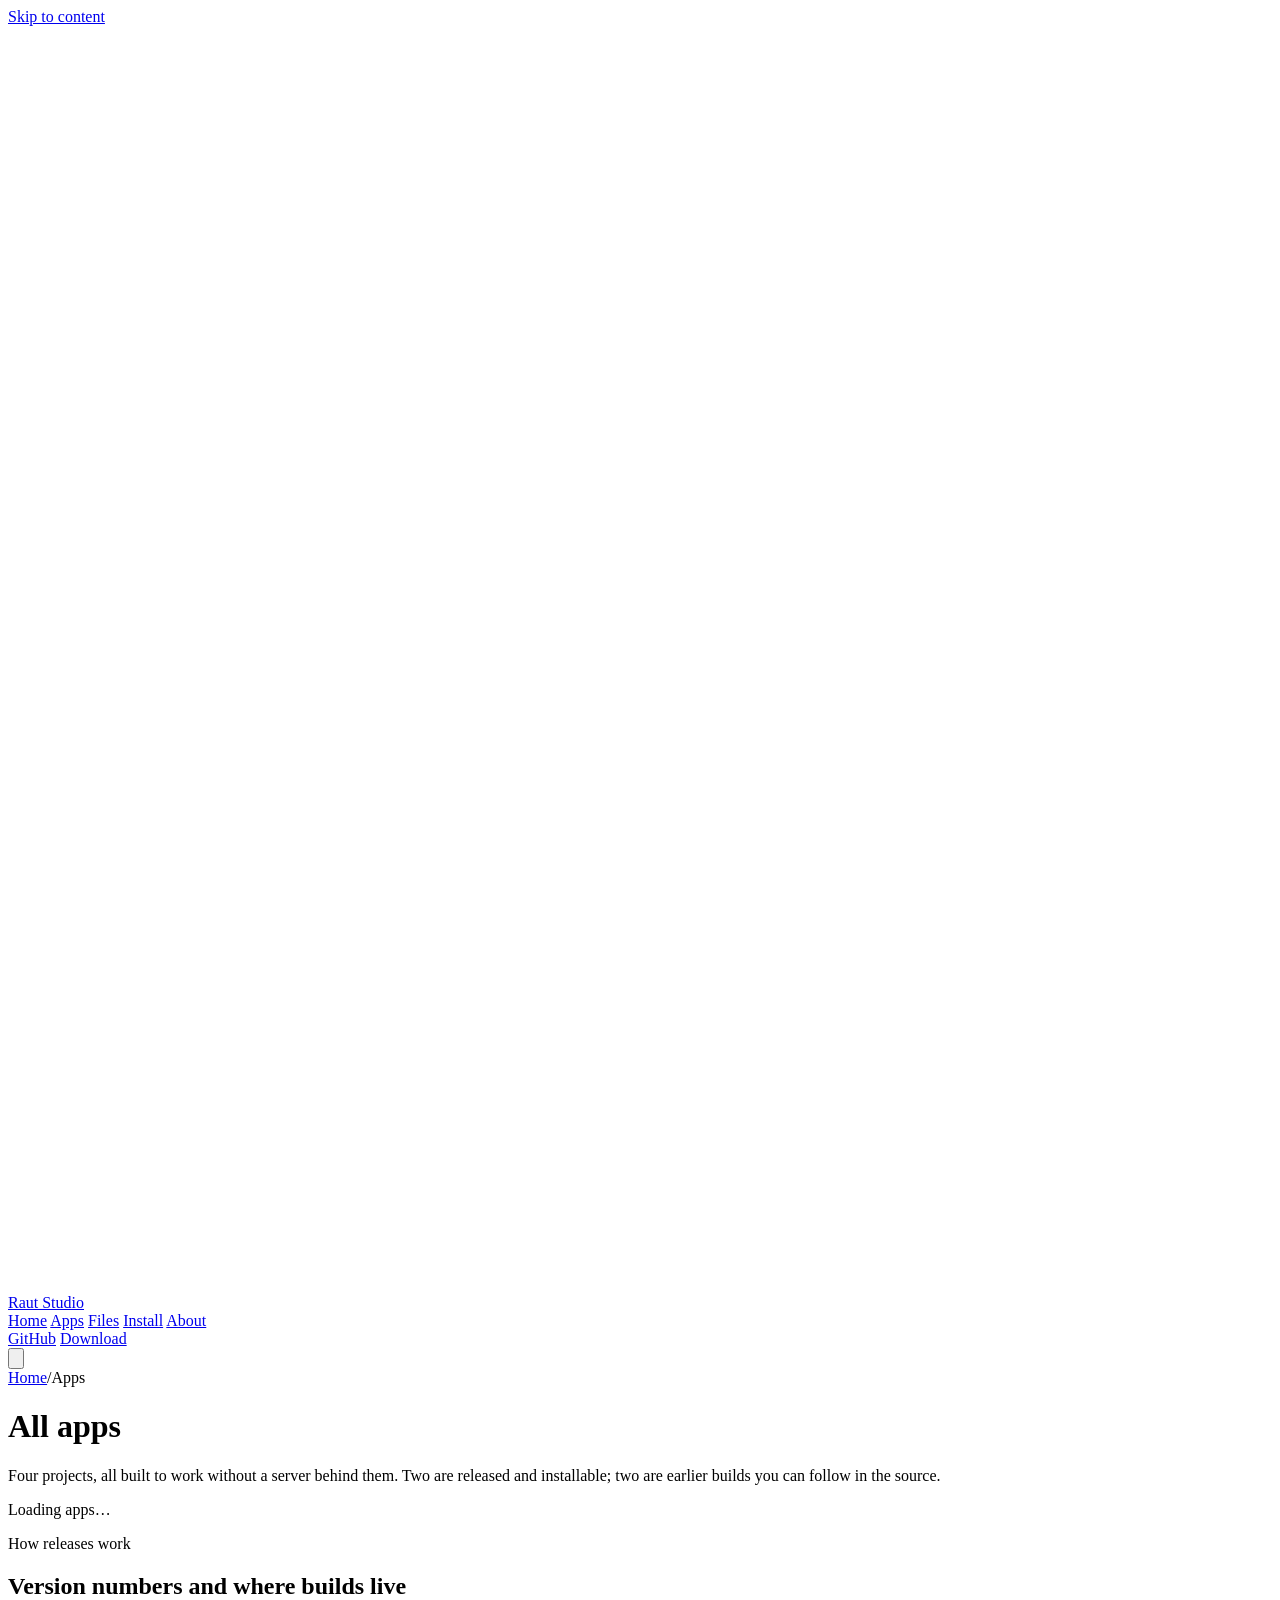
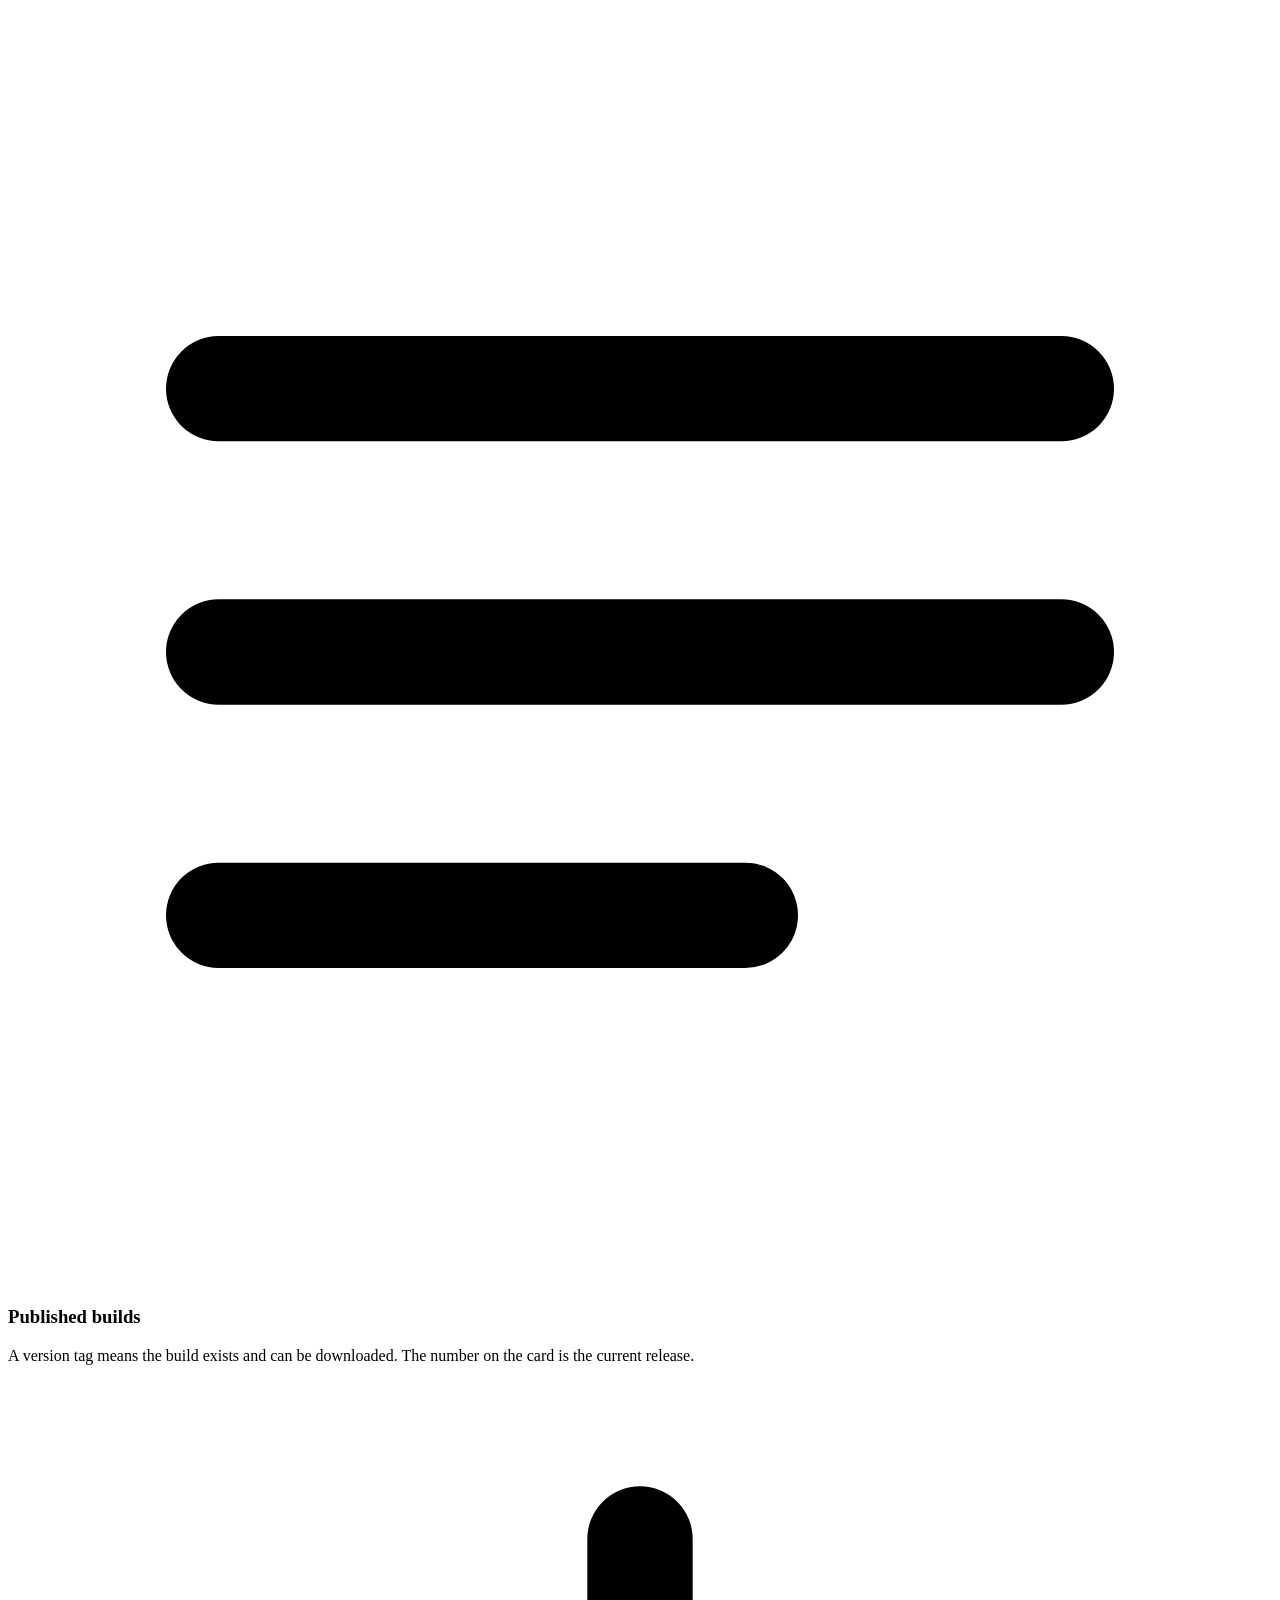
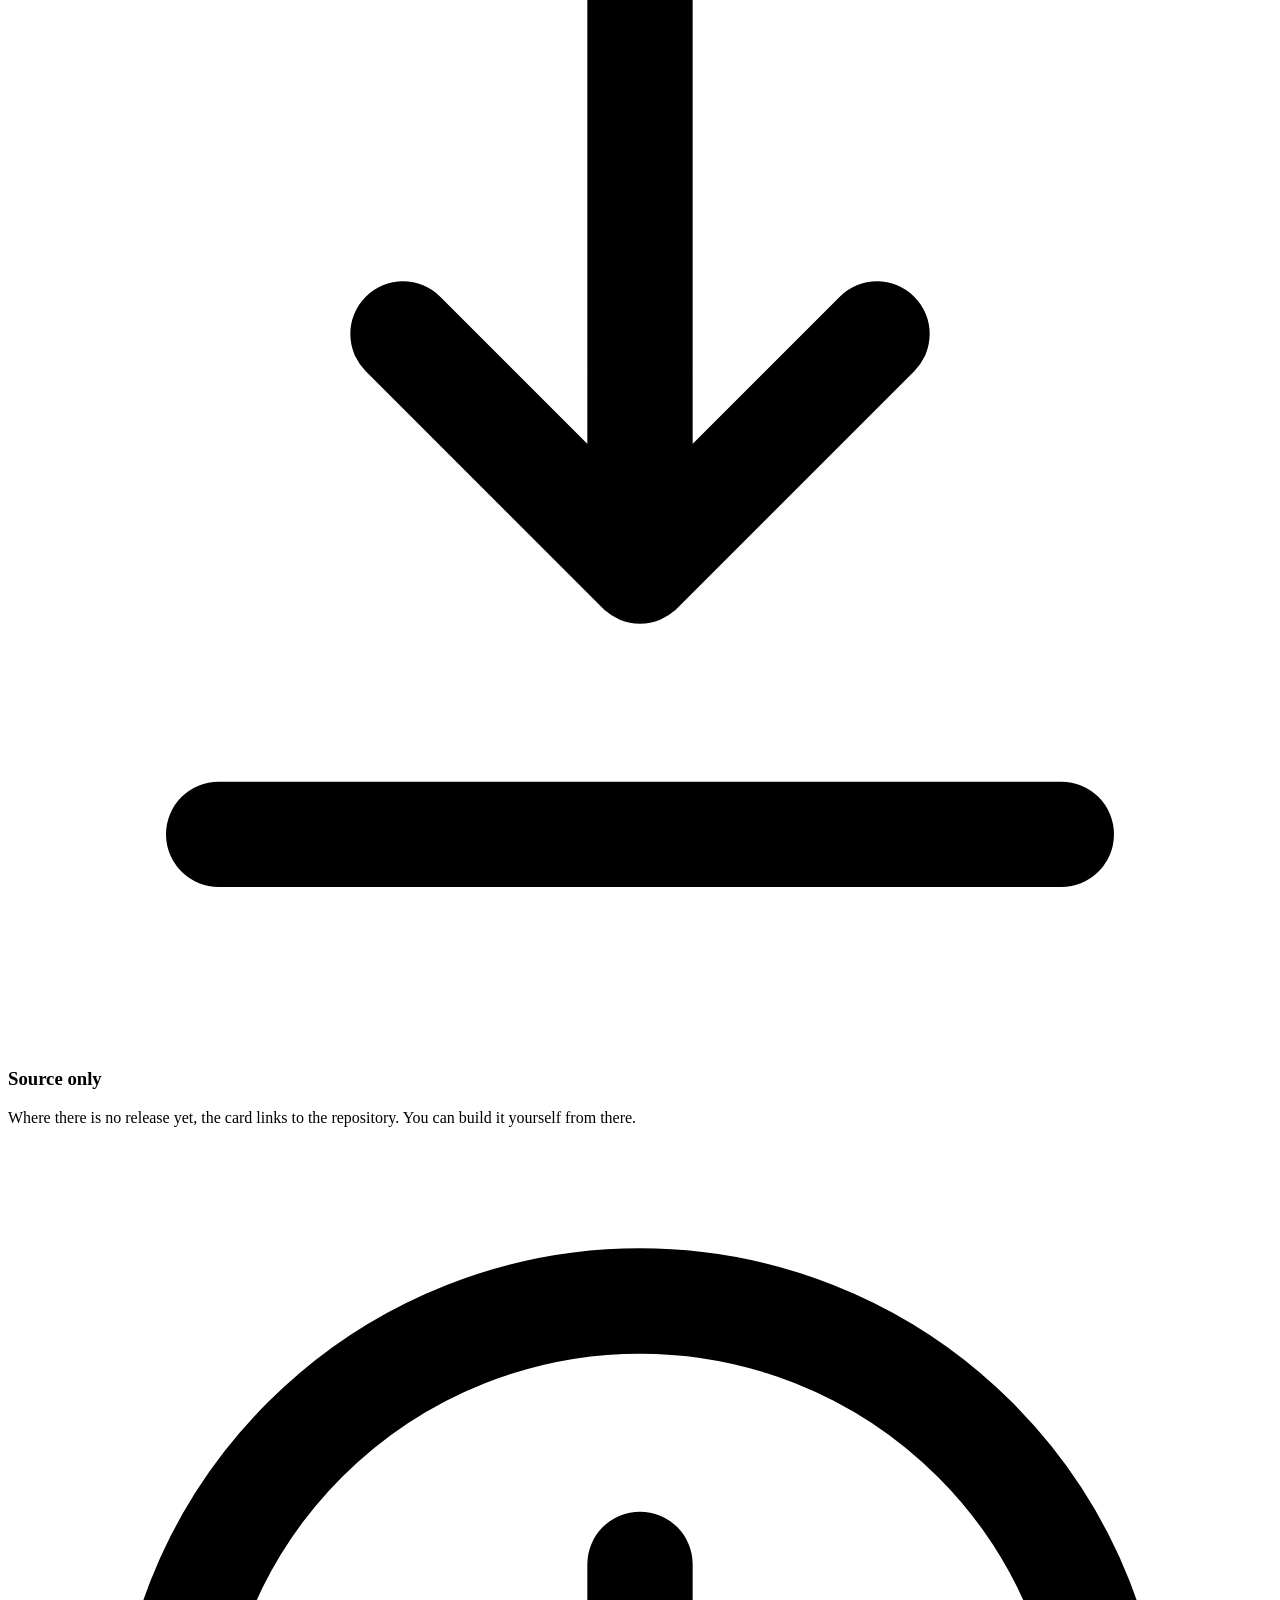
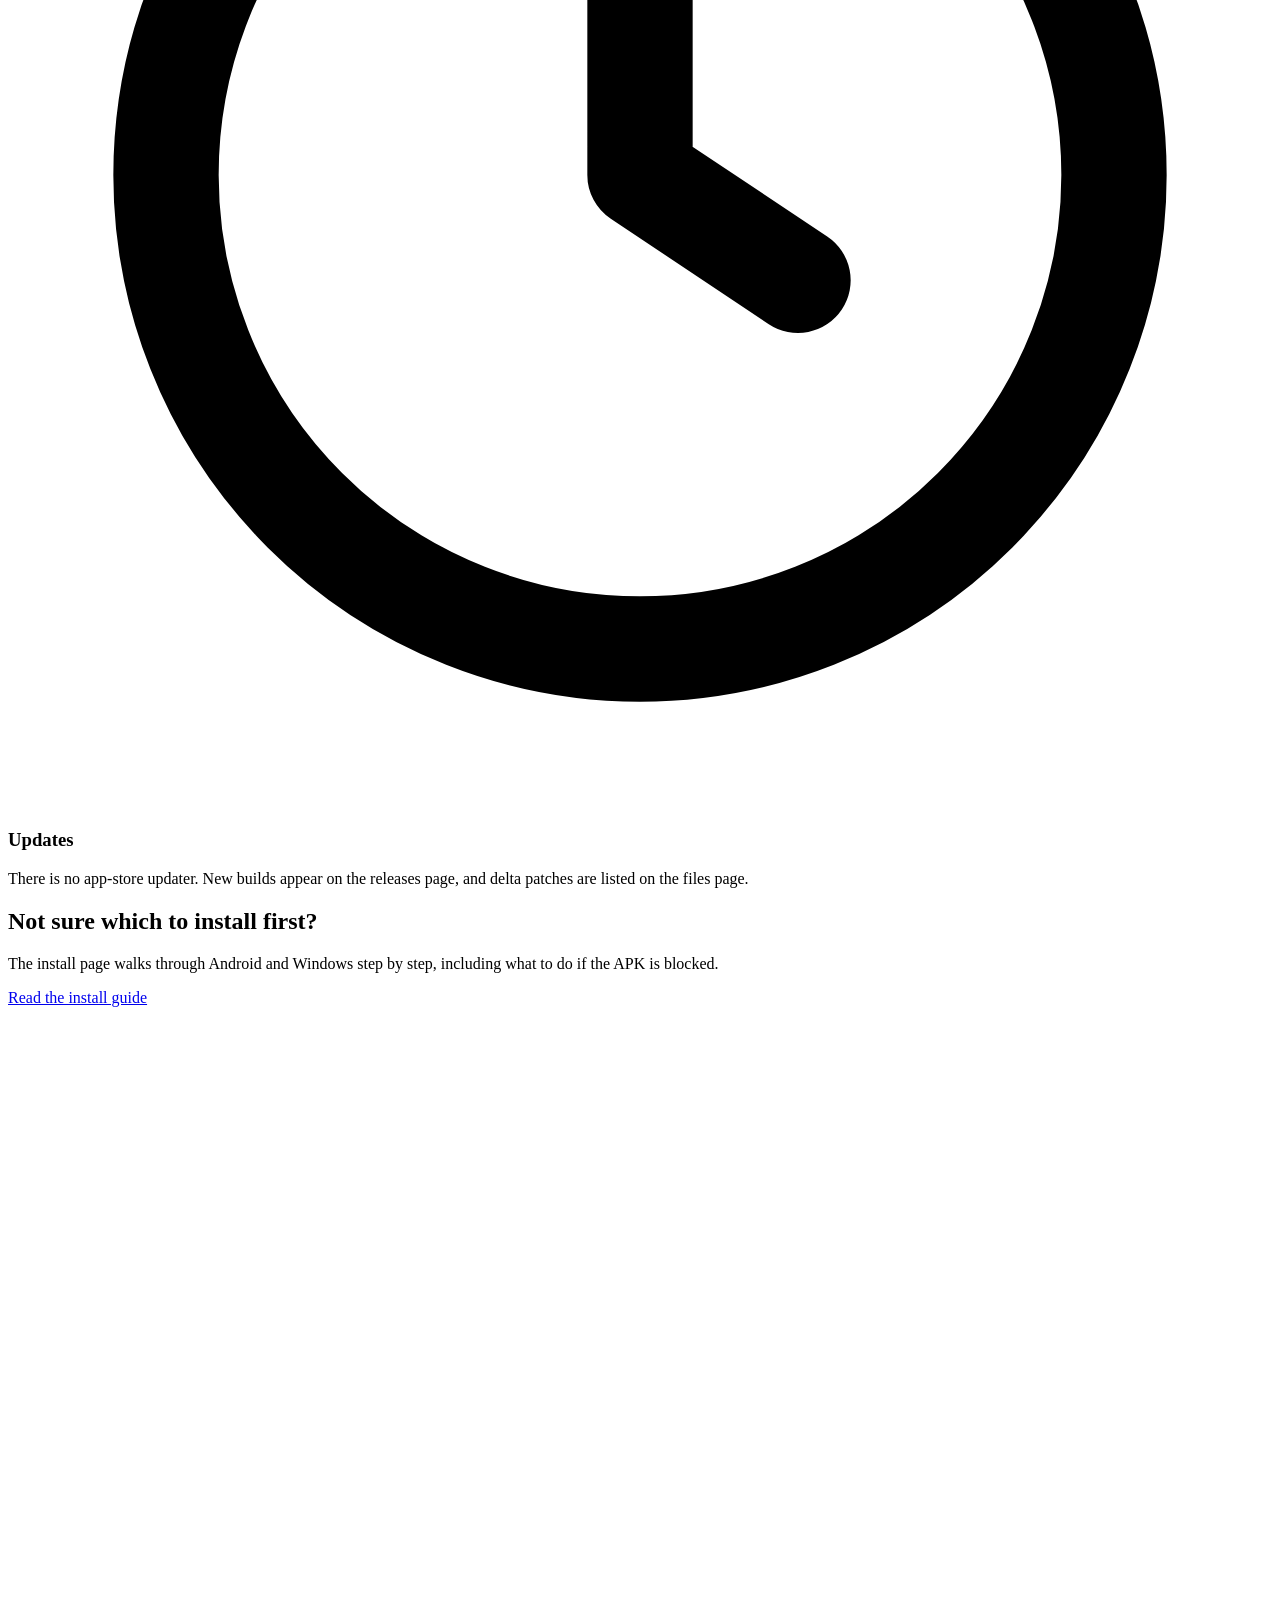
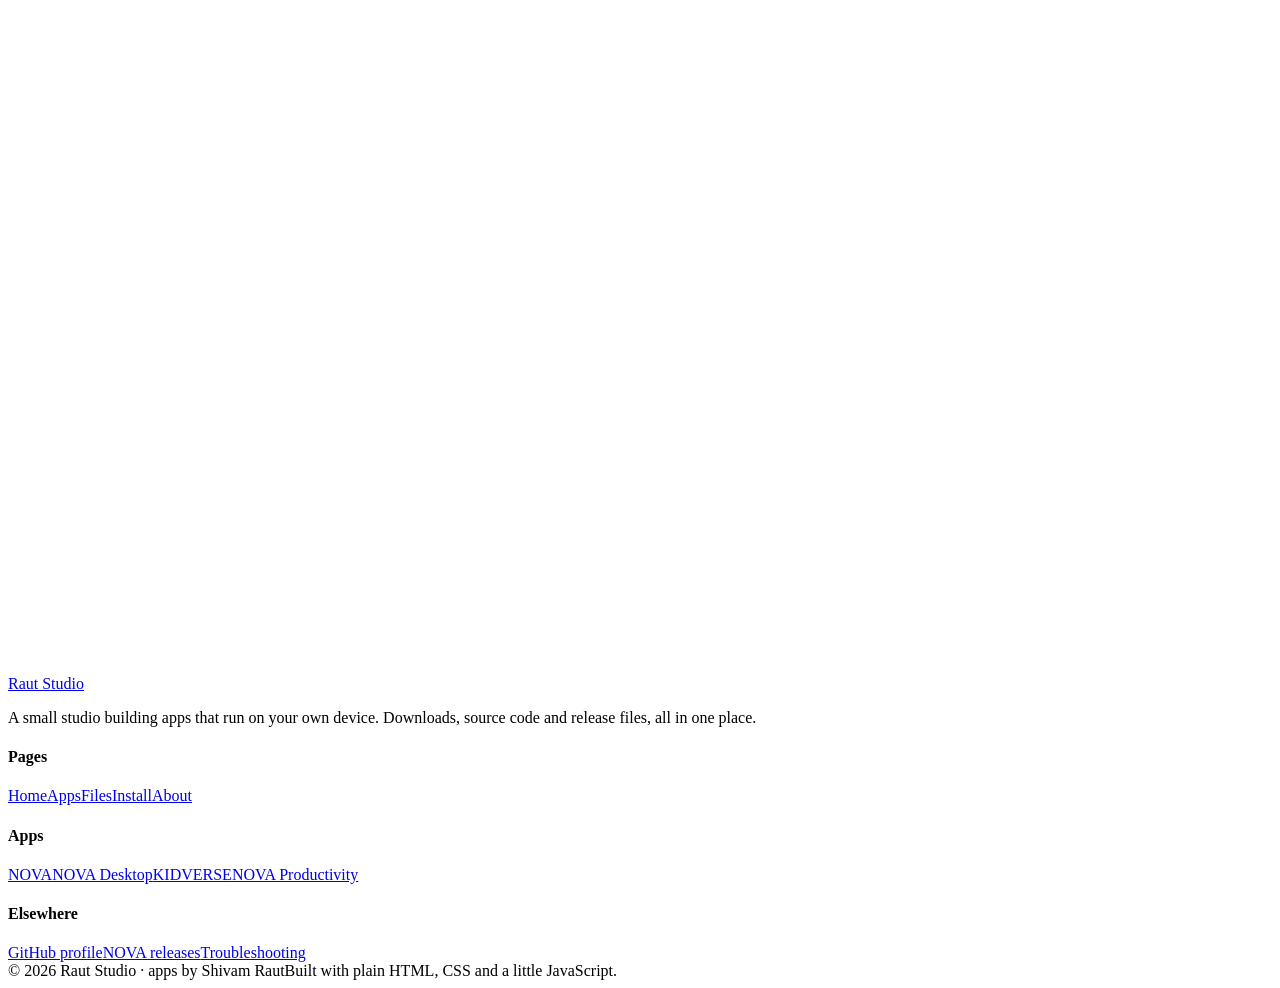
==== apps.html @ c516f254 "Add apps.html" ====
<!DOCTYPE html>
<html lang="en">
<head>
<meta charset="UTF-8">
<meta name="viewport" content="width=device-width, initial-scale=1.0">
<title>Apps — Raut Studio</title>
<meta name="description" content="All apps built by Raut Studio: NOVA offline AI for Android and Windows, KIDVERSE learning playground, and NOVA Productivity.">
<link rel="icon" href="data:image/svg+xml,%3Csvg xmlns='http://www.w3.org/2000/svg' viewBox='0 0 32 32'%3E%3Crect width='32' height='32' rx='8' fill='%230f766e'/%3E%3Cpath d='M11 24V9h6.5a4.5 4.5 0 0 1 0 9H11m6.5 0L23 24' stroke='%23fff' stroke-width='2.6' fill='none' stroke-linecap='round' stroke-linejoin='round'/%3E%3C/svg%3E">
<link rel="preconnect" href="https://fonts.googleapis.com">
<link rel="preconnect" href="https://fonts.gstatic.com" crossorigin>
<link href="https://fonts.googleapis.com/css2?family=Plus+Jakarta+Sans:wght@400;500;600;700;800&family=JetBrains+Mono:wght@400;500&display=swap" rel="stylesheet">
<link rel="stylesheet" href="assets/site.css">
</head>
<body>
<a class="skip" href="#main">Skip to content</a>
<header class="site-head">
  <div class="shell head-in">
    <a class="logo" href="index.html" aria-label="Raut Studio home">
      <span class="logo-mark"><svg viewBox="0 0 24 24" fill="none" stroke="#fff" stroke-width="2.2" stroke-linecap="round" stroke-linejoin="round" aria-hidden="true"><path d="M8 18V6h4.6a3.4 3.4 0 0 1 0 6.8H8m4.6 0L17 18"/></svg></span>
      <span class="logo-txt">Raut Studio</span>
    </a>
    <nav class="nav" id="nav">
      <a href="index.html">Home</a>
      <a href="apps.html" aria-current="page">Apps</a>
      <a href="files.html">Files</a>
      <a href="install.html">Install</a>
      <a href="about.html">About</a>
    </nav>
    <div class="head-cta">
      <a class="head-gh" href="https://github.com/rautshivamxyz-beep" target="_blank" rel="noopener">GitHub</a>
      <a class="btn btn-primary btn-sm" href="files.html">Download</a>
    </div>
    <button class="burger" aria-label="Open menu" aria-expanded="false" aria-controls="nav">
      <svg viewBox="0 0 24 24" fill="none" stroke="currentColor" stroke-width="2" stroke-linecap="round" aria-hidden="true"><path d="M4 7h16M4 12h16M4 17h16"/></svg>
    </button>
  </div>
</header>
<main id="main">
  <div class="page-head">
    <div class="shell">
      <div class="crumbs"><a href="index.html">Home</a><span>/</span>Apps</div>
      <h1>All apps</h1>
      <p>Four projects, all built to work without a server behind them. Two are released and installable; two are earlier builds you can follow in the source.</p>
    </div>
  </div>
  <section><div class="shell"><div class="app-grid" data-apps><p class="loading">Loading apps…</p></div></div></section>
  <div class="band"><section><div class="shell">
    <div class="sec-head"><span class="sec-kicker">How releases work</span><h2>Version numbers and where builds live</h2></div>
    <div class="feat-grid">
      <div class="feat"><span class="feat-ico"><svg viewBox="0 0 24 24" fill="none" stroke="currentColor" stroke-width="2" stroke-linecap="round" stroke-linejoin="round"><path d="M4 7h16M4 12h16M4 17h10"/></svg></span><h3>Published builds</h3><p>A version tag means the build exists and can be downloaded. The number on the card is the current release.</p></div>
      <div class="feat"><span class="feat-ico"><svg viewBox="0 0 24 24" fill="none" stroke="currentColor" stroke-width="2" stroke-linecap="round" stroke-linejoin="round"><path d="M12 3v12m0 0 4.5-4.5M12 15l-4.5-4.5M4 20h16"/></svg></span><h3>Source only</h3><p>Where there is no release yet, the card links to the repository. You can build it yourself from there.</p></div>
      <div class="feat"><span class="feat-ico"><svg viewBox="0 0 24 24" fill="none" stroke="currentColor" stroke-width="2" stroke-linecap="round" stroke-linejoin="round"><circle cx="12" cy="12" r="9"/><path d="M12 8v4l3 2"/></svg></span><h3>Updates</h3><p>There is no app-store updater. New builds appear on the releases page, and delta patches are listed on the files page.</p></div>
    </div>
  </div></section></div>
  <section><div class="shell"><div class="cta-band"><div><h2>Not sure which to install first?</h2><p>The install page walks through Android and Windows step by step, including what to do if the APK is blocked.</p></div><a class="btn btn-primary" href="install.html">Read the install guide</a></div></div></section>
</main>
<footer><div class="shell"><div class="foot-in">
  <div class="foot-brand"><a class="logo" href="index.html"><span class="logo-mark"><svg viewBox="0 0 24 24" fill="none" stroke="#fff" stroke-width="2.2" stroke-linecap="round" stroke-linejoin="round" aria-hidden="true"><path d="M8 18V6h4.6a3.4 3.4 0 0 1 0 6.8H8m4.6 0L17 18"/></svg></span><span class="logo-txt">Raut Studio</span></a><p>A small studio building apps that run on your own device. Downloads, source code and release files, all in one place.</p></div>
  <div class="foot-links"><div class="foot-col"><h4>Pages</h4><a href="index.html">Home</a><a href="apps.html">Apps</a><a href="files.html">Files</a><a href="install.html">Install</a><a href="about.html">About</a></div><div class="foot-col"><h4>Apps</h4><a href="https://github.com/rautshivamxyz-beep/NOVA" target="_blank" rel="noopener">NOVA</a><a href="https://github.com/rautshivamxyz-beep/NOVA-desk" target="_blank" rel="noopener">NOVA Desktop</a><a href="https://github.com/rautshivamxyz-beep/KIDVERSE" target="_blank" rel="noopener">KIDVERSE</a><a href="https://github.com/rautshivamxyz-beep/NOVA-Productivity" target="_blank" rel="noopener">NOVA Productivity</a></div><div class="foot-col"><h4>Elsewhere</h4><a href="https://github.com/rautshivamxyz-beep" target="_blank" rel="noopener">GitHub profile</a><a href="https://github.com/rautshivamxyz-beep/NOVA/releases" target="_blank" rel="noopener">NOVA releases</a><a href="install.html#trouble">Troubleshooting</a></div></div>
</div><div class="foot-bottom"><span>© <span id="yr">2026</span> Raut Studio · apps by Shivam Raut</span><span>Built with plain HTML, CSS and a little JavaScript.</span></div></div></footer>
<script src="assets/site.js" defer></script>
</body>
</html>
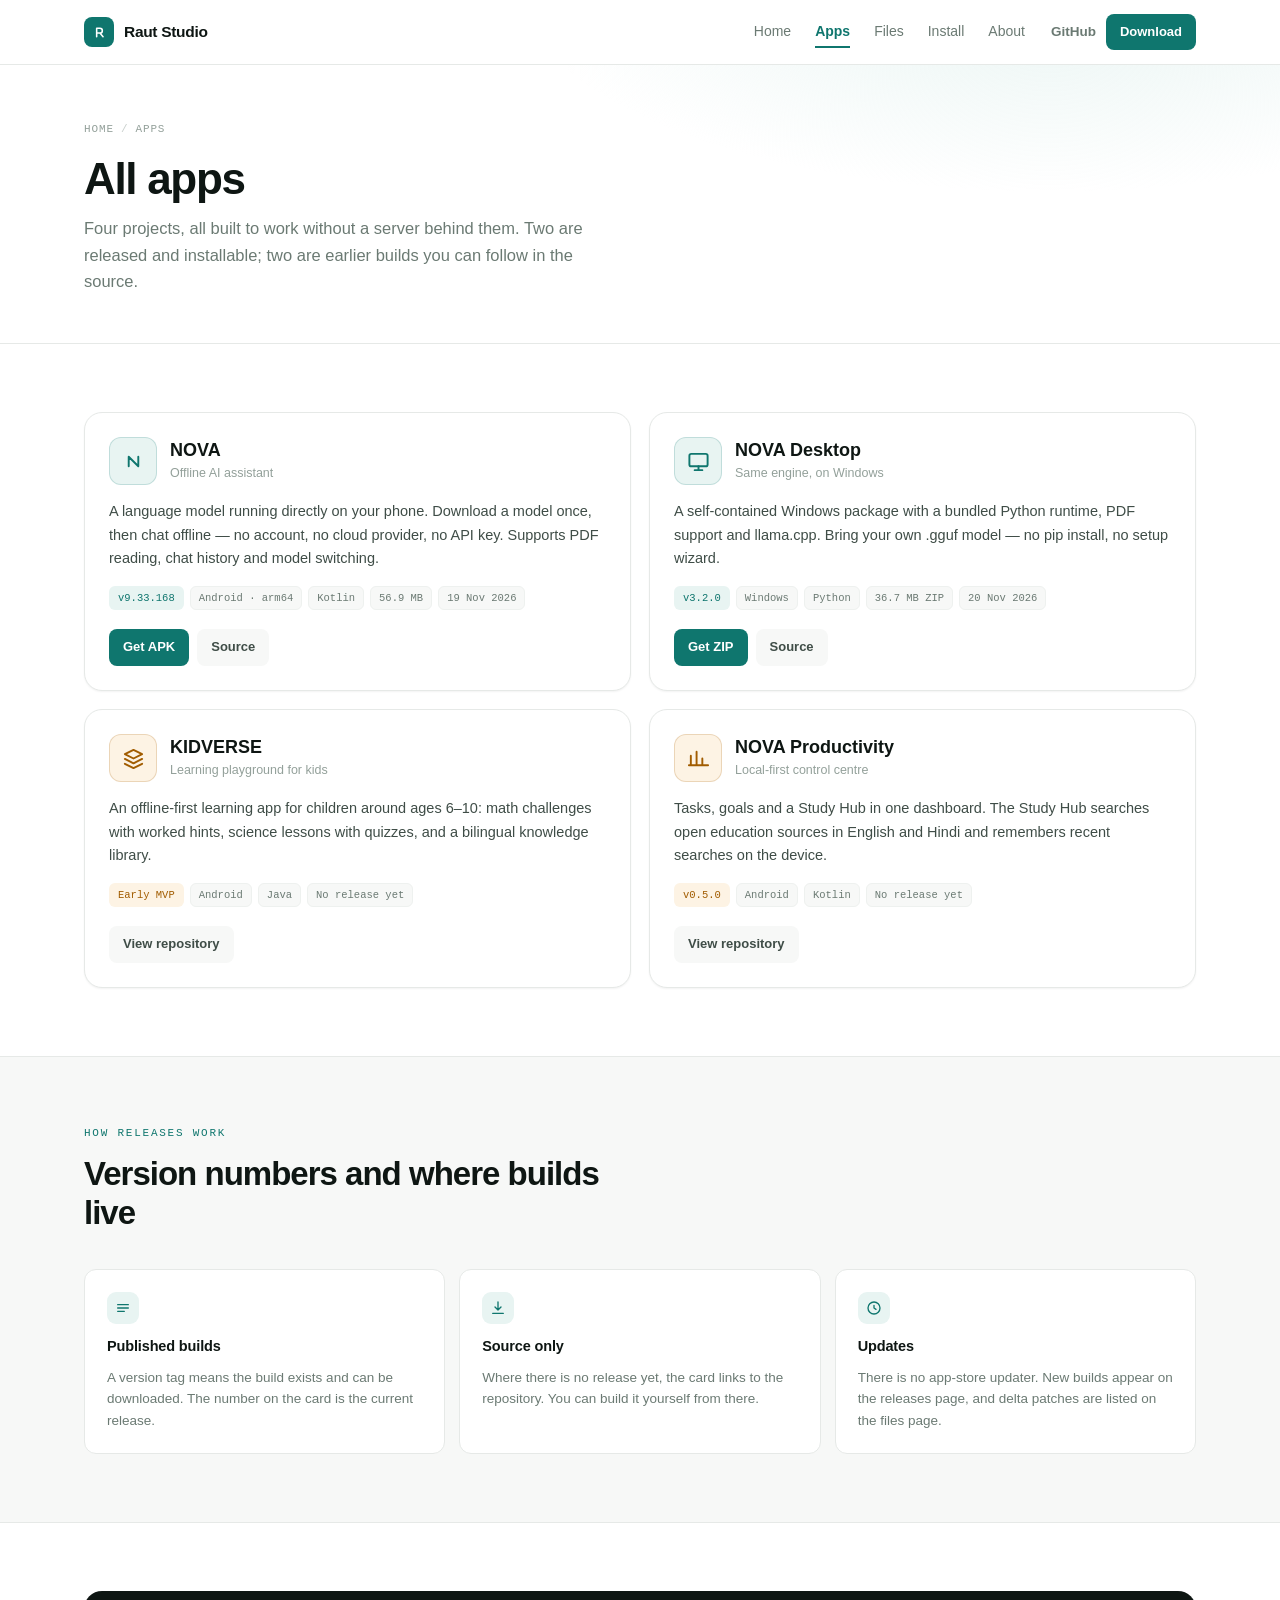
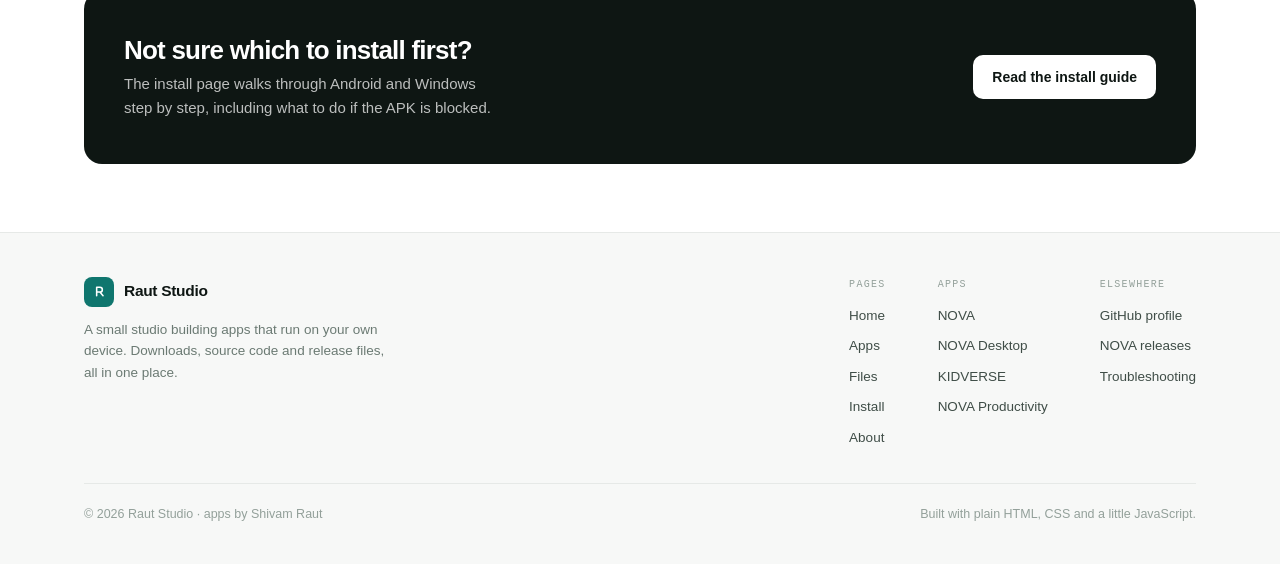
==== commit 539d4bc2: "Restore original apps page from uploaded ZIP" ====
--- a/apps.html
+++ b/apps.html
@@ -13,6 +13,7 @@
 </head>
 <body>
 <a class="skip" href="#main">Skip to content</a>
+
 <header class="site-head">
   <div class="shell head-in">
     <a class="logo" href="index.html" aria-label="Raut Studio home">
@@ -35,7 +36,9 @@
     </button>
   </div>
 </header>
+
 <main id="main">
+
   <div class="page-head">
     <div class="shell">
       <div class="crumbs"><a href="index.html">Home</a><span>/</span>Apps</div>
@@ -43,21 +46,98 @@
       <p>Four projects, all built to work without a server behind them. Two are released and installable; two are earlier builds you can follow in the source.</p>
     </div>
   </div>
-  <section><div class="shell"><div class="app-grid" data-apps><p class="loading">Loading apps…</p></div></div></section>
-  <div class="band"><section><div class="shell">
-    <div class="sec-head"><span class="sec-kicker">How releases work</span><h2>Version numbers and where builds live</h2></div>
-    <div class="feat-grid">
-      <div class="feat"><span class="feat-ico"><svg viewBox="0 0 24 24" fill="none" stroke="currentColor" stroke-width="2" stroke-linecap="round" stroke-linejoin="round"><path d="M4 7h16M4 12h16M4 17h10"/></svg></span><h3>Published builds</h3><p>A version tag means the build exists and can be downloaded. The number on the card is the current release.</p></div>
-      <div class="feat"><span class="feat-ico"><svg viewBox="0 0 24 24" fill="none" stroke="currentColor" stroke-width="2" stroke-linecap="round" stroke-linejoin="round"><path d="M12 3v12m0 0 4.5-4.5M12 15l-4.5-4.5M4 20h16"/></svg></span><h3>Source only</h3><p>Where there is no release yet, the card links to the repository. You can build it yourself from there.</p></div>
-      <div class="feat"><span class="feat-ico"><svg viewBox="0 0 24 24" fill="none" stroke="currentColor" stroke-width="2" stroke-linecap="round" stroke-linejoin="round"><circle cx="12" cy="12" r="9"/><path d="M12 8v4l3 2"/></svg></span><h3>Updates</h3><p>There is no app-store updater. New builds appear on the releases page, and delta patches are listed on the files page.</p></div>
+
+  <section>
+    <div class="shell">
+      <div class="app-grid" data-apps>
+        <p class="loading">Loading apps…</p>
+      </div>
     </div>
-  </div></section></div>
-  <section><div class="shell"><div class="cta-band"><div><h2>Not sure which to install first?</h2><p>The install page walks through Android and Windows step by step, including what to do if the APK is blocked.</p></div><a class="btn btn-primary" href="install.html">Read the install guide</a></div></div></section>
+  </section>
+
+  <div class="band">
+    <section>
+      <div class="shell">
+        <div class="sec-head">
+          <span class="sec-kicker">How releases work</span>
+          <h2>Version numbers and where builds live</h2>
+        </div>
+        <div class="feat-grid">
+          <div class="feat">
+            <span class="feat-ico"><svg viewBox="0 0 24 24" fill="none" stroke="currentColor" stroke-width="2" stroke-linecap="round" stroke-linejoin="round"><path d="M4 7h16M4 12h16M4 17h10"/></svg></span>
+            <h3>Published builds</h3>
+            <p>A version tag means the build exists and can be downloaded. The number on the card is the current release.</p>
+          </div>
+          <div class="feat">
+            <span class="feat-ico"><svg viewBox="0 0 24 24" fill="none" stroke="currentColor" stroke-width="2" stroke-linecap="round" stroke-linejoin="round"><path d="M12 3v12m0 0 4.5-4.5M12 15l-4.5-4.5M4 20h16"/></svg></span>
+            <h3>Source only</h3>
+            <p>Where there is no release yet, the card links to the repository. You can build it yourself from there.</p>
+          </div>
+          <div class="feat">
+            <span class="feat-ico"><svg viewBox="0 0 24 24" fill="none" stroke="currentColor" stroke-width="2" stroke-linecap="round" stroke-linejoin="round"><circle cx="12" cy="12" r="9"/><path d="M12 8v4l3 2"/></svg></span>
+            <h3>Updates</h3>
+            <p>There is no app-store updater. New builds appear on the releases page, and delta patches are listed on the files page.</p>
+          </div>
+        </div>
+      </div>
+    </section>
+  </div>
+
+  <section>
+    <div class="shell">
+      <div class="cta-band">
+        <div>
+          <h2>Not sure which to install first?</h2>
+          <p>The install page walks through Android and Windows step by step, including what to do if the APK is blocked.</p>
+        </div>
+        <a class="btn btn-primary" href="install.html">Read the install guide</a>
+      </div>
+    </div>
+  </section>
+
 </main>
-<footer><div class="shell"><div class="foot-in">
-  <div class="foot-brand"><a class="logo" href="index.html"><span class="logo-mark"><svg viewBox="0 0 24 24" fill="none" stroke="#fff" stroke-width="2.2" stroke-linecap="round" stroke-linejoin="round" aria-hidden="true"><path d="M8 18V6h4.6a3.4 3.4 0 0 1 0 6.8H8m4.6 0L17 18"/></svg></span><span class="logo-txt">Raut Studio</span></a><p>A small studio building apps that run on your own device. Downloads, source code and release files, all in one place.</p></div>
-  <div class="foot-links"><div class="foot-col"><h4>Pages</h4><a href="index.html">Home</a><a href="apps.html">Apps</a><a href="files.html">Files</a><a href="install.html">Install</a><a href="about.html">About</a></div><div class="foot-col"><h4>Apps</h4><a href="https://github.com/rautshivamxyz-beep/NOVA" target="_blank" rel="noopener">NOVA</a><a href="https://github.com/rautshivamxyz-beep/NOVA-desk" target="_blank" rel="noopener">NOVA Desktop</a><a href="https://github.com/rautshivamxyz-beep/KIDVERSE" target="_blank" rel="noopener">KIDVERSE</a><a href="https://github.com/rautshivamxyz-beep/NOVA-Productivity" target="_blank" rel="noopener">NOVA Productivity</a></div><div class="foot-col"><h4>Elsewhere</h4><a href="https://github.com/rautshivamxyz-beep" target="_blank" rel="noopener">GitHub profile</a><a href="https://github.com/rautshivamxyz-beep/NOVA/releases" target="_blank" rel="noopener">NOVA releases</a><a href="install.html#trouble">Troubleshooting</a></div></div>
-</div><div class="foot-bottom"><span>© <span id="yr">2026</span> Raut Studio · apps by Shivam Raut</span><span>Built with plain HTML, CSS and a little JavaScript.</span></div></div></footer>
+
+<footer>
+  <div class="shell">
+    <div class="foot-in">
+      <div class="foot-brand">
+        <a class="logo" href="index.html">
+          <span class="logo-mark"><svg viewBox="0 0 24 24" fill="none" stroke="#fff" stroke-width="2.2" stroke-linecap="round" stroke-linejoin="round" aria-hidden="true"><path d="M8 18V6h4.6a3.4 3.4 0 0 1 0 6.8H8m4.6 0L17 18"/></svg></span>
+          <span class="logo-txt">Raut Studio</span>
+        </a>
+        <p>A small studio building apps that run on your own device. Downloads, source code and release files, all in one place.</p>
+      </div>
+      <div class="foot-links">
+        <div class="foot-col">
+          <h4>Pages</h4>
+          <a href="index.html">Home</a>
+          <a href="apps.html">Apps</a>
+          <a href="files.html">Files</a>
+          <a href="install.html">Install</a>
+          <a href="about.html">About</a>
+        </div>
+        <div class="foot-col">
+          <h4>Apps</h4>
+          <a href="https://github.com/rautshivamxyz-beep/NOVA" target="_blank" rel="noopener">NOVA</a>
+          <a href="https://github.com/rautshivamxyz-beep/NOVA-desk" target="_blank" rel="noopener">NOVA Desktop</a>
+          <a href="https://github.com/rautshivamxyz-beep/KIDVERSE" target="_blank" rel="noopener">KIDVERSE</a>
+          <a href="https://github.com/rautshivamxyz-beep/NOVA-Productivity" target="_blank" rel="noopener">NOVA Productivity</a>
+        </div>
+        <div class="foot-col">
+          <h4>Elsewhere</h4>
+          <a href="https://github.com/rautshivamxyz-beep" target="_blank" rel="noopener">GitHub profile</a>
+          <a href="https://github.com/rautshivamxyz-beep/NOVA/releases" target="_blank" rel="noopener">NOVA releases</a>
+          <a href="install.html#trouble">Troubleshooting</a>
+        </div>
+      </div>
+    </div>
+    <div class="foot-bottom">
+      <span>© <span id="yr">2026</span> Raut Studio · apps by Shivam Raut</span>
+      <span>Built with plain HTML, CSS and a little JavaScript.</span>
+    </div>
+  </div>
+</footer>
+
 <script src="assets/site.js" defer></script>
 </body>
 </html>
--- a/assets/site.css
+++ b/assets/site.css
@@ -0,0 +1,354 @@
+/* ==========================================================================
+   Raut Studio — site styles
+   One stylesheet for every page. Tokens first, then components.
+   ========================================================================== */
+
+:root{
+  --bg:#ffffff;
+  --bg-soft:#f7f8f7;
+  --surface:#ffffff;
+  --line:#e6e9e7;
+  --line-soft:#eef1ef;
+  --ink:#0e1613;
+  --ink-2:#3f4d47;
+  --ink-3:#6b7a73;
+  --ink-4:#93a09a;
+  --brand:#0f766e;
+  --brand-dark:#0b5d56;
+  --brand-soft:#e8f4f2;
+  --amber:#a15c00;
+  --amber-soft:#fdf3e4;
+  --shadow-sm:0 1px 2px rgba(14,22,19,.05);
+  --shadow-md:0 1px 3px rgba(14,22,19,.06),0 8px 24px -12px rgba(14,22,19,.18);
+  --shadow-lg:0 2px 6px rgba(14,22,19,.06),0 24px 60px -24px rgba(14,22,19,.28);
+  --r-sm:8px; --r-md:12px; --r-lg:18px;
+  --sans:"Plus Jakarta Sans",-apple-system,BlinkMacSystemFont,"Segoe UI",sans-serif;
+  --mono:"JetBrains Mono",ui-monospace,Menlo,monospace;
+  --max:1160px;
+}
+@media (prefers-color-scheme: dark){
+  :root{
+    --bg:#0b1210; --bg-soft:#101917; --surface:#131d1a;
+    --line:#233029; --line-soft:#1a2522;
+    --ink:#f1f5f3; --ink-2:#c3cec9; --ink-3:#93a39c; --ink-4:#71827a;
+    --brand:#4ecdc0; --brand-dark:#6fdcd0; --brand-soft:rgba(78,205,192,.10);
+    --amber:#e0a44e; --amber-soft:rgba(224,164,78,.10);
+    --shadow-sm:0 1px 2px rgba(0,0,0,.4);
+    --shadow-md:0 1px 3px rgba(0,0,0,.4),0 8px 24px -12px rgba(0,0,0,.6);
+    --shadow-lg:0 2px 6px rgba(0,0,0,.5),0 24px 60px -24px rgba(0,0,0,.8);
+  }
+}
+
+*,*::before,*::after{box-sizing:border-box;margin:0;padding:0}
+html{scroll-behavior:smooth;-webkit-text-size-adjust:100%}
+body{
+  font-family:var(--sans);background:var(--bg);color:var(--ink);
+  line-height:1.6;-webkit-font-smoothing:antialiased;font-size:16px;
+}
+img{max-width:100%;display:block}
+a{color:inherit;text-decoration:none}
+code{
+  font-family:var(--mono);font-size:.87em;background:var(--bg-soft);
+  border:1px solid var(--line-soft);border-radius:5px;padding:1px 5px;
+  color:var(--ink-2);overflow-wrap:anywhere;
+}
+:focus-visible{outline:2px solid var(--brand);outline-offset:3px;border-radius:4px}
+.shell{max-width:var(--max);margin:0 auto;padding:0 24px}
+.skip{position:absolute;left:-9999px}
+.skip:focus{left:16px;top:12px;background:var(--surface);border:1px solid var(--line);
+  padding:10px 16px;border-radius:8px;z-index:100;font-size:14px;font-weight:600}
+
+/* ============================ header ============================ */
+.site-head{
+  position:sticky;top:0;z-index:50;
+  background:color-mix(in srgb,var(--bg) 88%,transparent);
+  backdrop-filter:saturate(180%) blur(14px);
+  -webkit-backdrop-filter:saturate(180%) blur(14px);
+  border-bottom:1px solid var(--line);
+}
+.head-in{display:flex;align-items:center;gap:26px;height:64px}
+.logo{display:flex;align-items:center;gap:10px;flex:0 0 auto}
+.logo-mark{
+  width:30px;height:30px;border-radius:8px;flex:0 0 30px;
+  background:var(--brand);display:grid;place-items:center;
+}
+.logo-mark svg{width:17px;height:17px}
+.logo-txt{font-weight:800;letter-spacing:-.02em;font-size:15.5px;white-space:nowrap}
+.nav{display:flex;gap:24px;margin-left:auto;font-size:14px;font-weight:500;color:var(--ink-3)}
+.nav a{transition:color .15s;padding:4px 0;border-bottom:2px solid transparent}
+.nav a:hover{color:var(--ink)}
+.nav a[aria-current="page"]{color:var(--brand);border-bottom-color:var(--brand);font-weight:600}
+.head-cta{display:flex;align-items:center;gap:10px}
+.head-gh{display:inline-flex;align-items:center;gap:7px;font-size:13.5px;font-weight:600;color:var(--ink-3)}
+.head-gh:hover{color:var(--ink)}
+.burger{
+  display:none;margin-left:auto;width:38px;height:38px;border:1px solid var(--line);
+  border-radius:9px;background:var(--surface);color:var(--ink);cursor:pointer;
+  align-items:center;justify-content:center;
+}
+.burger svg{width:18px;height:18px}
+
+/* ============================ buttons ============================ */
+.btn{
+  display:inline-flex;align-items:center;justify-content:center;gap:8px;
+  font-family:var(--sans);font-size:14px;font-weight:600;
+  padding:10px 18px;border-radius:10px;border:1px solid transparent;
+  cursor:pointer;transition:background .15s,border-color .15s,color .15s,transform .15s;
+  white-space:nowrap;
+}
+.btn:active{transform:translateY(1px)}
+.btn svg{width:15px;height:15px;flex:0 0 15px}
+.btn-primary{background:var(--brand);color:#fff}
+.btn-primary:hover{background:var(--brand-dark)}
+@media (prefers-color-scheme: dark){.btn-primary{color:#06211e}}
+.btn-ghost{background:transparent;border-color:var(--line);color:var(--ink)}
+.btn-ghost:hover{border-color:var(--ink-4);background:var(--bg-soft)}
+.btn-quiet{background:var(--bg-soft);border-color:transparent;color:var(--ink-2)}
+.btn-quiet:hover{color:var(--ink);background:var(--line-soft)}
+.btn-sm{padding:7px 13px;font-size:13px;border-radius:8px}
+
+/* ============================ page head ============================ */
+.page-head{
+  border-bottom:1px solid var(--line);
+  background:radial-gradient(760px 300px at 82% -30%,var(--brand-soft),transparent 70%),var(--bg);
+  padding:56px 0 48px;
+}
+.crumbs{font-family:var(--mono);font-size:11px;letter-spacing:.08em;text-transform:uppercase;color:var(--ink-4);margin-bottom:16px}
+.crumbs a:hover{color:var(--brand)}
+.crumbs span{margin:0 7px;opacity:.5}
+.page-head h1{
+  font-size:clamp(30px,3.8vw,44px);line-height:1.1;letter-spacing:-.03em;
+  font-weight:800;margin-bottom:12px;max-width:20ch;
+}
+.page-head p{font-size:16.5px;color:var(--ink-3);max-width:56ch;line-height:1.62}
+
+/* ============================ hero (home) ============================ */
+.hero{border-bottom:1px solid var(--line);overflow:hidden;
+  background:radial-gradient(900px 420px at 78% -10%,var(--brand-soft),transparent 70%),var(--bg)}
+.hero-in{display:grid;grid-template-columns:1.06fr .94fr;gap:56px;align-items:center;padding:72px 0 80px}
+.eyebrow{
+  display:inline-flex;align-items:center;gap:8px;background:var(--surface);
+  border:1px solid var(--line);padding:5px 12px 5px 8px;border-radius:999px;
+  font-size:12.5px;font-weight:600;color:var(--ink-2);box-shadow:var(--shadow-sm);margin-bottom:22px;
+}
+.dot-live{width:7px;height:7px;border-radius:50%;background:#16a34a;box-shadow:0 0 0 3px rgba(22,163,74,.16)}
+.hero h1{
+  font-size:clamp(38px,4.6vw,56px);line-height:1.06;letter-spacing:-.035em;
+  font-weight:800;margin-bottom:20px;max-width:15ch;
+}
+.hero h1 .accent{color:var(--brand)}
+.hero-sub{font-size:17.5px;color:var(--ink-2);max-width:46ch;line-height:1.62;margin-bottom:30px}
+.hero-actions{display:flex;flex-wrap:wrap;gap:12px;margin-bottom:26px}
+.hero-actions .btn{padding:13px 22px;font-size:14.5px;border-radius:11px}
+.meta-row{display:flex;flex-wrap:wrap;gap:8px 22px;font-family:var(--mono);font-size:11.5px;color:var(--ink-4)}
+.meta-row span{display:inline-flex;align-items:center;gap:7px}
+.meta-row span::before{content:"";width:4px;height:4px;border-radius:50%;background:var(--ink-4);opacity:.6;flex:0 0 4px}
+
+/* hero shelf — a neutral "library" visual, not tied to one product */
+.preview{position:relative;display:flex;justify-content:center;align-items:center;min-height:400px}
+.shelf{position:relative;z-index:2;width:100%;max-width:400px;background:var(--surface);
+  border:1px solid var(--line);border-radius:18px;box-shadow:var(--shadow-lg);overflow:hidden}
+.shelf-head{display:flex;align-items:center;justify-content:space-between;gap:12px;
+  padding:14px 18px;border-bottom:1px solid var(--line-soft);background:var(--bg-soft)}
+.shelf-title{font-size:12.5px;font-weight:700}
+.shelf-count{font-family:var(--mono);font-size:10px;color:var(--ink-4);white-space:nowrap}
+.shelf-list{list-style:none}
+.shelf-list li{display:flex;align-items:center;gap:12px;padding:12px 18px;
+  border-bottom:1px solid var(--line-soft);min-width:0}
+.shelf-list li:last-child{border-bottom:none}
+.tile{width:32px;height:32px;border-radius:9px;flex:0 0 32px;display:grid;place-items:center;
+  background:var(--brand-soft);color:var(--brand);font-weight:800;font-size:13px}
+.tile--amber{background:var(--amber-soft);color:var(--amber)}
+.shelf-list .sl-txt{min-width:0}
+.shelf-list b{display:block;font-size:12.5px;font-weight:700;line-height:1.3}
+.shelf-list em{display:block;font-style:normal;font-family:var(--mono);font-size:9.5px;
+  color:var(--ink-4);margin-top:1px;overflow:hidden;text-overflow:ellipsis;white-space:nowrap}
+.shelf-dl{margin-left:auto;font-family:var(--mono);font-size:9px;letter-spacing:.06em;
+  padding:3px 7px;border-radius:5px;background:var(--bg-soft);border:1px solid var(--line-soft);
+  color:var(--ink-3);white-space:nowrap;flex:0 0 auto}
+.float-card{position:absolute;right:-4px;bottom:14px;z-index:3;display:flex;align-items:center;gap:9px;
+  background:var(--surface);border:1px solid var(--line);border-radius:12px;
+  box-shadow:var(--shadow-md);padding:10px 13px;transform:rotate(-2deg)}
+.fc-ico{width:26px;height:26px;border-radius:7px;background:var(--brand);
+  display:grid;place-items:center;flex:0 0 26px}
+.fc-ico svg{width:13px;height:13px}
+.float-card b{font-size:11.5px;font-weight:700;display:block;line-height:1.2}
+.float-card em{font-style:normal;font-family:var(--mono);font-size:9px;color:var(--ink-4)}
+
+/* ============================ sections ============================ */
+section{padding:68px 0}
+.sec-head{margin-bottom:36px;max-width:60ch}
+.sec-kicker{font-family:var(--mono);font-size:11px;letter-spacing:.16em;text-transform:uppercase;
+  color:var(--brand);font-weight:500;margin-bottom:12px;display:block}
+h2{font-size:clamp(25px,3vw,33px);line-height:1.18;letter-spacing:-.03em;font-weight:800;margin-bottom:12px}
+h3{letter-spacing:-.01em}
+.sec-sub{font-size:16.5px;color:var(--ink-3);line-height:1.6}
+.band{background:var(--bg-soft);border-top:1px solid var(--line);border-bottom:1px solid var(--line)}
+.sec-foot{margin-top:28px;display:flex;gap:12px;flex-wrap:wrap}
+
+/* ============================ app cards ============================ */
+.app-grid{display:grid;grid-template-columns:repeat(2,1fr);gap:18px}
+.app{
+  background:var(--surface);border:1px solid var(--line);border-radius:var(--r-lg);
+  padding:24px;display:flex;flex-direction:column;gap:15px;box-shadow:var(--shadow-sm);
+  transition:border-color .18s,box-shadow .18s,transform .18s;min-width:0;
+}
+.app:hover{border-color:var(--ink-4);box-shadow:var(--shadow-md);transform:translateY(-2px)}
+.app-head{display:flex;align-items:center;gap:13px;min-width:0}
+.app-icon{width:48px;height:48px;border-radius:12px;flex:0 0 48px;display:grid;place-items:center;
+  background:var(--brand-soft);color:var(--brand);border:1px solid color-mix(in srgb,var(--brand) 18%,transparent)}
+.app-icon svg{width:23px;height:23px}
+.app-icon--amber{background:var(--amber-soft);color:var(--amber);
+  border-color:color-mix(in srgb,var(--amber) 20%,transparent)}
+.app-name{font-size:18px;font-weight:700;line-height:1.25}
+.app-cat{font-size:12.5px;color:var(--ink-4);margin-top:1px}
+.app-desc{font-size:14.5px;color:var(--ink-2);line-height:1.62}
+.chips{display:flex;flex-wrap:wrap;gap:6px}
+.chip{font-family:var(--mono);font-size:10.5px;padding:3px 8px;border-radius:6px;
+  background:var(--bg-soft);color:var(--ink-3);border:1px solid var(--line-soft);white-space:nowrap}
+.chip--ver{background:var(--brand-soft);color:var(--brand);border-color:transparent;font-weight:500}
+.chip--wip{background:var(--amber-soft);color:var(--amber);border-color:transparent;font-weight:500}
+.app-actions{display:flex;flex-wrap:wrap;gap:8px;margin-top:auto;padding-top:4px}
+
+/* ============================ features ============================ */
+.feat-grid{display:grid;grid-template-columns:repeat(3,1fr);gap:14px}
+.feat{background:var(--surface);border:1px solid var(--line);border-radius:var(--r-md);
+  padding:22px;display:flex;flex-direction:column;gap:9px}
+.feat-ico{width:32px;height:32px;border-radius:9px;background:var(--brand-soft);
+  color:var(--brand);display:grid;place-items:center;margin-bottom:2px}
+.feat-ico svg{width:16px;height:16px}
+.feat h3{font-size:14.5px;font-weight:700}
+.feat p{font-size:13.5px;color:var(--ink-3);line-height:1.58}
+
+/* ============================ table ============================ */
+.tbl-wrap{border:1px solid var(--line);border-radius:var(--r-md);overflow-x:auto;
+  background:var(--surface);box-shadow:var(--shadow-sm)}
+table{width:100%;border-collapse:collapse;min-width:600px;font-size:14px}
+thead th{text-align:left;padding:11px 18px;background:var(--bg-soft);
+  font-family:var(--mono);font-size:10px;letter-spacing:.12em;text-transform:uppercase;
+  color:var(--ink-4);font-weight:500;border-bottom:1px solid var(--line);white-space:nowrap}
+tbody td{padding:13px 18px;border-bottom:1px solid var(--line-soft);vertical-align:middle}
+tbody tr:last-child td{border-bottom:none}
+tbody tr:hover{background:var(--bg-soft)}
+td.nm{font-family:var(--mono);font-size:12.5px;overflow-wrap:anywhere}
+td.sz{font-family:var(--mono);font-size:12px;color:var(--ink-3);text-align:right;white-space:nowrap}
+td.dl{text-align:right;white-space:nowrap}
+td.dl a{font-size:13px;font-weight:600;color:var(--brand)}
+td.dl a:hover{text-decoration:underline;text-underline-offset:3px}
+.tag{font-family:var(--mono);font-size:9.5px;letter-spacing:.06em;text-transform:uppercase;
+  padding:2px 6px;border-radius:4px;background:var(--bg-soft);color:var(--ink-3);
+  border:1px solid var(--line-soft);white-space:nowrap}
+.tbl-note{font-size:13px;color:var(--ink-4);margin-top:12px}
+.loading{font-family:var(--mono);font-size:12px;color:var(--ink-4);padding:20px 18px}
+.empty{font-size:14px;color:var(--ink-3);padding:24px;border:1px dashed var(--line);
+  border-radius:var(--r-md);background:var(--bg-soft)}
+
+/* ============================ steps ============================ */
+.steps{display:grid;grid-template-columns:1fr 1fr;gap:18px}
+.step-card{background:var(--surface);border:1px solid var(--line);border-radius:var(--r-lg);
+  padding:26px;box-shadow:var(--shadow-sm)}
+.step-card h3{font-size:16px;font-weight:700;margin-bottom:4px;display:flex;align-items:center;gap:9px}
+.step-card h3 svg{width:17px;height:17px;color:var(--brand);flex:0 0 17px}
+.step-card .os{font-family:var(--mono);font-size:10.5px;letter-spacing:.1em;
+  text-transform:uppercase;color:var(--ink-4);margin-bottom:16px}
+ol.steps-list{list-style:none;counter-reset:s;display:flex;flex-direction:column;gap:13px}
+ol.steps-list li{counter-increment:s;position:relative;padding-left:34px;
+  font-size:14px;color:var(--ink-2);line-height:1.58}
+ol.steps-list li::before{content:counter(s);position:absolute;left:0;top:1px;
+  width:22px;height:22px;border-radius:50%;background:var(--brand-soft);color:var(--brand);
+  font-family:var(--mono);font-size:11px;font-weight:500;display:grid;place-items:center}
+
+/* ============================ faq ============================ */
+.faq{display:flex;flex-direction:column;border:1px solid var(--line);
+  border-radius:var(--r-md);overflow:hidden;background:var(--surface)}
+details{border-bottom:1px solid var(--line-soft)}
+details:last-child{border-bottom:none}
+summary{list-style:none;cursor:pointer;padding:17px 20px;font-size:14.5px;font-weight:600;
+  display:flex;align-items:center;gap:14px}
+summary::-webkit-details-marker{display:none}
+summary::after{content:"+";margin-left:auto;font-family:var(--mono);font-size:16px;
+  color:var(--ink-4);font-weight:400}
+details[open] summary::after{content:"−"}
+summary:hover{background:var(--bg-soft)}
+.faq-body{padding:0 20px 18px;font-size:14px;color:var(--ink-3);line-height:1.65;max-width:78ch}
+
+/* ============================ prose (about) ============================ */
+.prose{max-width:66ch}
+.prose p{font-size:16px;color:var(--ink-2);line-height:1.72;margin-bottom:18px}
+.prose h2{font-size:24px;margin:34px 0 12px}
+.prose ul{margin:0 0 18px 0;padding-left:20px;color:var(--ink-2);font-size:16px;line-height:1.72}
+.prose li{margin-bottom:8px}
+.split{display:grid;grid-template-columns:1.4fr .9fr;gap:48px;align-items:start}
+.aside-card{background:var(--surface);border:1px solid var(--line);border-radius:var(--r-md);
+  padding:22px;box-shadow:var(--shadow-sm)}
+.aside-card h3{font-family:var(--mono);font-size:10.5px;letter-spacing:.13em;text-transform:uppercase;
+  color:var(--ink-4);font-weight:500;margin-bottom:14px}
+.aside-card dl{display:grid;gap:11px}
+.aside-card dt{font-size:12.5px;color:var(--ink-4)}
+.aside-card dd{font-size:14px;font-weight:600;color:var(--ink);margin-top:-8px}
+
+/* ============================ cta band ============================ */
+.cta-band{background:var(--ink);color:#fff;border-radius:var(--r-lg);padding:44px 40px;
+  display:flex;align-items:center;justify-content:space-between;gap:32px;flex-wrap:wrap}
+@media (prefers-color-scheme: dark){.cta-band{background:var(--bg-soft);border:1px solid var(--line);color:var(--ink)}}
+.cta-band h2{color:inherit;margin-bottom:6px;font-size:26px}
+.cta-band p{font-size:15px;opacity:.72;max-width:46ch}
+.cta-band .btn-primary{background:#fff;color:var(--ink)}
+.cta-band .btn-primary:hover{background:rgba(255,255,255,.88)}
+@media (prefers-color-scheme: dark){
+  .cta-band .btn-primary{background:var(--brand);color:#06211e}
+}
+
+/* ============================ footer ============================ */
+footer{border-top:1px solid var(--line);background:var(--bg-soft);padding:44px 0 40px}
+.foot-in{display:flex;justify-content:space-between;gap:32px;flex-wrap:wrap;align-items:flex-start}
+.foot-brand{max-width:34ch}
+.foot-brand .logo{margin-bottom:12px}
+.foot-brand p{font-size:13.5px;color:var(--ink-3);line-height:1.6}
+.foot-links{display:flex;gap:52px;flex-wrap:wrap}
+.foot-col{display:flex;flex-direction:column;gap:9px}
+.foot-col h4{font-family:var(--mono);font-size:10px;letter-spacing:.13em;text-transform:uppercase;
+  color:var(--ink-4);font-weight:500;margin-bottom:3px}
+.foot-col a{font-size:13.5px;color:var(--ink-2)}
+.foot-col a:hover{color:var(--brand)}
+.foot-bottom{margin-top:34px;padding-top:20px;border-top:1px solid var(--line);
+  display:flex;justify-content:space-between;gap:14px;flex-wrap:wrap;
+  font-size:12.5px;color:var(--ink-4)}
+
+/* ============================ responsive ============================ */
+@media (max-width:1000px){
+  .hero-in{grid-template-columns:1fr;gap:44px;padding:52px 0 60px}
+  .preview{min-height:auto;padding-bottom:30px}
+  .feat-grid{grid-template-columns:repeat(2,1fr)}
+  .split{grid-template-columns:1fr;gap:32px}
+}
+@media (max-width:860px){
+  .burger{display:flex}
+  .nav{
+    position:absolute;left:0;right:0;top:64px;background:var(--bg);
+    border-bottom:1px solid var(--line);flex-direction:column;gap:0;
+    padding:8px 24px 16px;display:none;box-shadow:var(--shadow-md);
+  }
+  .nav[data-open="true"]{display:flex}
+  .nav a{padding:11px 0;border-bottom:1px solid var(--line-soft)}
+  .nav a[aria-current="page"]{border-bottom-color:var(--line-soft)}
+  .head-cta{margin-left:auto}
+  .burger{margin-left:0}
+  .head-gh{display:none}
+  .app-grid{grid-template-columns:1fr}
+  .steps{grid-template-columns:1fr}
+  .head-in{gap:14px}
+}
+@media (max-width:620px){
+  section{padding:48px 0}
+  .feat-grid{grid-template-columns:1fr}
+  .preview{transform:scale(.94);transform-origin:top center}
+  .float-card{display:none}
+  .hero-actions .btn{flex:1 1 100%}
+  .cta-band{padding:32px 24px}
+  .foot-links{gap:32px}
+  .page-head{padding:40px 0 34px}
+}
+@media (prefers-reduced-motion:reduce){
+  *{animation:none!important;transition:none!important;scroll-behavior:auto!important}
+}
